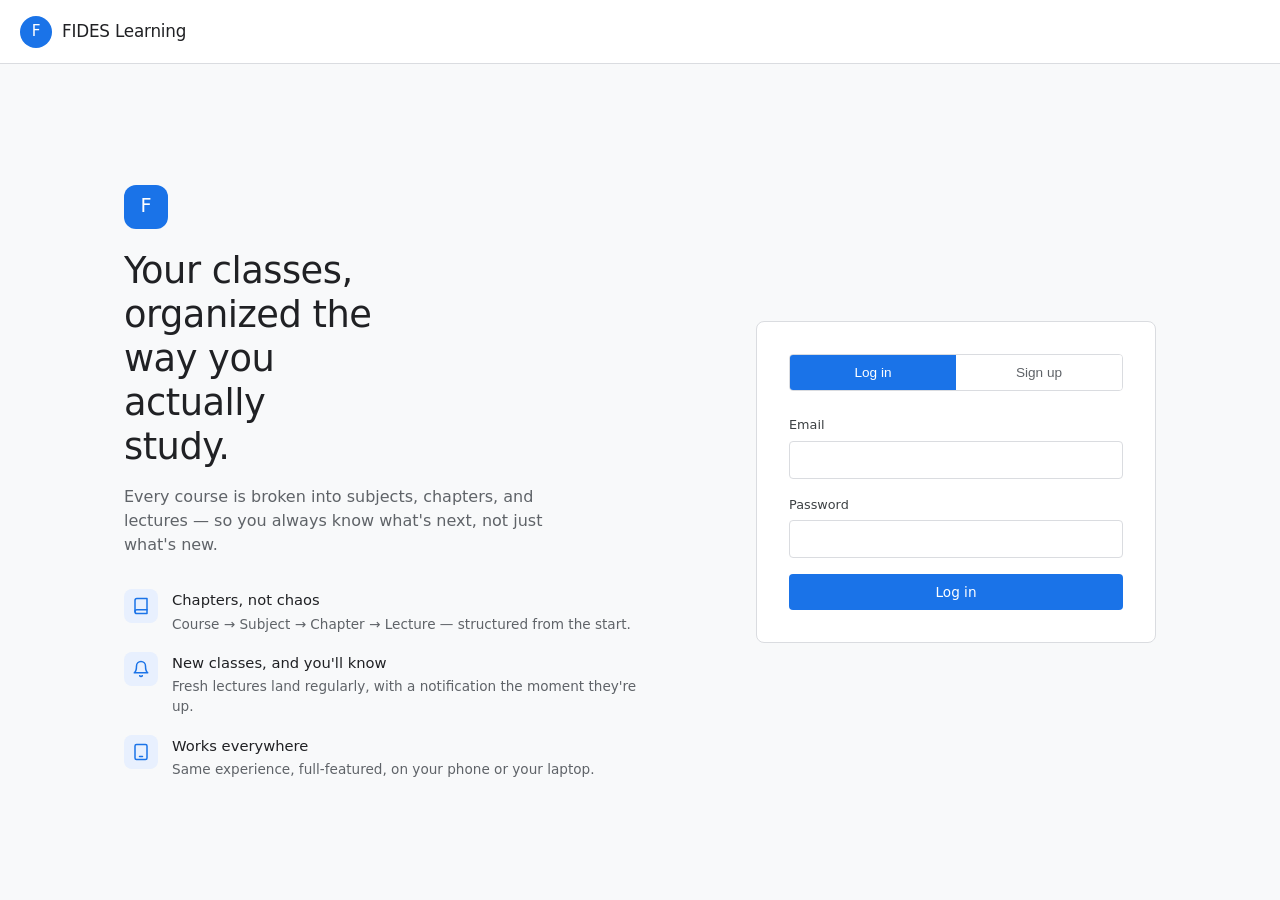
==== index.html @ 744b8e74 "Create index.html" ====
<!doctype html>
<html lang="en">
<head>
<meta charset="UTF-8">
<meta name="viewport" content="width=device-width, initial-scale=1, viewport-fit=cover">
<title>FIDES Learning</title>
<link rel="stylesheet" href="css/common.css">
<style>
  /* Page-specific: landing hero + auth split layout */
  body{padding-top:0}
  .landing-header{
    position:fixed;top:0;left:0;right:0;height:var(--hh);background:var(--surf);
    border-bottom:1px solid var(--border);z-index:1000;display:flex;align-items:center;
    padding:0 20px;
  }
  .landing-wrap{
    padding-top:var(--hh);min-height:100vh;display:grid;
    grid-template-columns:1.1fr 1fr;align-items:center;gap:40px;
    max-width:1080px;margin:0 auto;padding-left:24px;padding-right:24px;
  }
  @media (max-width:860px){
    .landing-wrap{grid-template-columns:1fr;padding-top:calc(var(--hh) + 24px);gap:28px}
  }

  .hero-eyebrow-mark{
    width:44px;height:44px;border-radius:12px;background:var(--blue);color:#fff;
    display:flex;align-items:center;justify-content:center;font-family:var(--gs);
    font-weight:500;font-size:1.2rem;margin-bottom:20px;
  }
  .hero h1{
    font-size:2.3rem;line-height:1.2;letter-spacing:-.5px;max-width:11ch;margin-bottom:16px;
  }
  .hero p{color:var(--t3);font-size:1rem;max-width:42ch;margin-bottom:32px}
  @media (max-width:860px){ .hero h1{font-size:1.7rem;max-width:none} .hero p{max-width:none} }

  .feature-list{display:flex;flex-direction:column;gap:18px}
  .feature{display:flex;gap:14px;align-items:flex-start}
  .feature-icon{
    width:34px;height:34px;border-radius:8px;background:var(--blue-bg);color:var(--blue);
    display:flex;align-items:center;justify-content:center;flex-shrink:0;
  }
  .feature-title{font-family:var(--gs);font-weight:500;color:var(--t1);font-size:.92rem;margin-bottom:2px}
  .feature-desc{color:var(--t3);font-size:.85rem;line-height:1.5}

  .auth-panel{
    background:var(--surf);border:1px solid var(--border);border-radius:var(--rl);
    padding:32px;width:100%;max-width:400px;justify-self:end;
  }
  @media (max-width:860px){ .auth-panel{justify-self:stretch;max-width:none} }

  .auth-tabs{display:flex;border:1px solid var(--border);border-radius:var(--r);
    overflow:hidden;margin-bottom:24px}
  .auth-tab{flex:1;padding:10px;text-align:center;font-size:.85rem;font-weight:500;
    color:var(--t3);cursor:pointer;background:var(--surf);border:none;transition:background var(--tr),color var(--tr)}
  .auth-tab.active{background:var(--blue);color:#fff}
</style>
</head>
<body>

<header class="landing-header">
  <div class="logo-wrap">
    <span class="logo-mark">F</span>
    <span class="logo-text">FIDES Learning</span>
  </div>
</header>

<div class="landing-wrap">
  <div class="hero">
    <div class="hero-eyebrow-mark">F</div>
    <h1>Your classes, organized the way you actually study.</h1>
    <p>Every course is broken into subjects, chapters, and lectures — so you always know what's next, not just what's new.</p>

    <div class="feature-list">
      <div class="feature">
        <div class="feature-icon"><svg width="18" height="18" viewBox="0 0 24 24" fill="none" stroke="currentColor" stroke-width="2" stroke-linecap="round" stroke-linejoin="round"><path d="M4 19.5A2.5 2.5 0 016.5 17H20"/><path d="M6.5 2H20v20H6.5A2.5 2.5 0 014 19.5v-15A2.5 2.5 0 016.5 2z"/></svg></div>
        <div><div class="feature-title">Chapters, not chaos</div><div class="feature-desc">Course → Subject → Chapter → Lecture — structured from the start.</div></div>
      </div>
      <div class="feature">
        <div class="feature-icon"><svg width="18" height="18" viewBox="0 0 24 24" fill="none" stroke="currentColor" stroke-width="2" stroke-linecap="round" stroke-linejoin="round"><path d="M18 8a6 6 0 00-12 0c0 7-3 9-3 9h18s-3-2-3-9"/><path d="M13.73 21a2 2 0 01-3.46 0"/></svg></div>
        <div><div class="feature-title">New classes, and you'll know</div><div class="feature-desc">Fresh lectures land regularly, with a notification the moment they're up.</div></div>
      </div>
      <div class="feature">
        <div class="feature-icon"><svg width="18" height="18" viewBox="0 0 24 24" fill="none" stroke="currentColor" stroke-width="2" stroke-linecap="round" stroke-linejoin="round"><rect x="4" y="2" width="16" height="20" rx="2"/><path d="M10 18h4"/></svg></div>
        <div><div class="feature-title">Works everywhere</div><div class="feature-desc">Same experience, full-featured, on your phone or your laptop.</div></div>
      </div>
    </div>
  </div>

  <div class="auth-panel">
    <div class="auth-tabs">
      <button class="auth-tab active" id="tabLogin">Log in</button>
      <button class="auth-tab" id="tabRegister">Sign up</button>
    </div>
    <div id="authError"></div>

    <form id="loginForm">
      <div class="field"><label>Email</label><input type="email" name="email" required autocomplete="email"></div>
      <div class="field"><label>Password</label><input type="password" name="password" required autocomplete="current-password"></div>
      <button class="btn btn-primary" type="submit" style="width:100%;justify-content:center" id="loginBtn">Log in</button>
    </form>

    <form id="registerForm" class="hidden">
      <div class="field"><label>Name</label><input type="text" name="name" required autocomplete="name"></div>
      <div class="field"><label>Email</label><input type="email" name="email" required autocomplete="email"></div>
      <div class="field"><label>Password</label><input type="password" name="password" required minlength="6" autocomplete="new-password"></div>
      <div class="field"><label>Confirm password</label><input type="password" name="confirm" required minlength="6" autocomplete="new-password"></div>
      <button class="btn btn-primary" type="submit" style="width:100%;justify-content:center" id="registerBtn">Create account</button>
    </form>
  </div>
</div>

<div id="toastRoot" class="toast-container"></div>

<script src="js/common.js"></script>
<script>
document.addEventListener('DOMContentLoaded', boot);

async function boot() {
  const token = getToken();
  if (token) {
    try {
      const { user } = await api('/user/me');
      location.href = user.role === 'admin' ? '/admin.html' : '/dashboard.html';
      return;
    } catch (e) { clearSession(); }
  }
  wireForms();
}

function wireForms() {
  const tabLogin = document.getElementById('tabLogin');
  const tabRegister = document.getElementById('tabRegister');
  const loginForm = document.getElementById('loginForm');
  const registerForm = document.getElementById('registerForm');

  tabLogin.addEventListener('click', () => switchTab(true));
  tabRegister.addEventListener('click', () => switchTab(false));

  function switchTab(isLogin) {
    tabLogin.classList.toggle('active', isLogin);
    tabRegister.classList.toggle('active', !isLogin);
    loginForm.classList.toggle('hidden', !isLogin);
    registerForm.classList.toggle('hidden', isLogin);
    document.getElementById('authError').innerHTML = '';
  }

  loginForm.addEventListener('submit', async (e) => {
    e.preventDefault();
    const f = e.target;
    const btn = document.getElementById('loginBtn');
    btn.disabled = true; btn.textContent = 'Logging in…';
    try {
      const { token, user } = await api('/auth/login', {
        method: 'POST', auth: false,
        body: { email: f.email.value.trim(), password: f.password.value }
      });
      setSession(token, user);
      location.href = user.role === 'admin' ? '/admin.html' : '/dashboard.html';
    } catch (err) {
      showAuthError(err.message);
      btn.disabled = false; btn.textContent = 'Log in';
    }
  });

  registerForm.addEventListener('submit', async (e) => {
    e.preventDefault();
    const f = e.target;
    if (f.password.value !== f.confirm.value) return showAuthError('Passwords do not match.');
    const btn = document.getElementById('registerBtn');
    btn.disabled = true; btn.textContent = 'Creating account…';
    try {
      const { token, user } = await api('/auth/register', {
        method: 'POST', auth: false,
        body: { name: f.name.value.trim(), email: f.email.value.trim(), password: f.password.value }
      });
      setSession(token, user);
      toast('Account created.', 'success');
      location.href = '/dashboard.html';
    } catch (err) {
      showAuthError(err.message);
      btn.disabled = false; btn.textContent = 'Create account';
    }
  });
}

function showAuthError(msg) {
  document.getElementById('authError').innerHTML = `<div class="auth-error">${escapeHtml(msg)}</div>`;
}
</script>
</body>
</html>
---- css/common.css ----
/* ============================================================
   FIDES Learning — common.css
   Shared design tokens + components for every page.
   Theme matches SciVerse Academy (Google Material palette).
   ============================================================ */

:root{
  --blue:#1a73e8;--blue-h:#1557b0;--blue-bg:#e8f0fe;
  --red:#d93025;--red-bg:#fce8e6;
  --green:#1e8e3e;--grn-bg:#e6f4ea;
  --yellow:#f9ab00;--ylw-bg:#fef7e0;
  --bg:#f8f9fa;--surf:#ffffff;--hov:#f1f3f4;--border:#dadce0;
  --t1:#202124;--t2:#3c4043;--t3:#5f6368;--t4:#80868b;
  --gs:'Google Sans','Roboto',system-ui,sans-serif;
  --rb:'Roboto',system-ui,sans-serif;
  --mono:'JetBrains Mono',monospace;
  --hh:64px;--sb:220px;
  --r:4px;--rl:8px;--rr:24px;
  --tr:.2s cubic-bezier(.4,0,.2,1);
}

*{box-sizing:border-box}
html{-webkit-text-size-adjust:100%}
body{
  font-family:var(--rb);background:var(--bg);color:var(--t2);
  -webkit-font-smoothing:antialiased;line-height:1.5;min-height:100vh;
  margin:0;padding-top:var(--hh);
}
h1,h2,h3,h4{font-family:var(--gs);color:var(--t1);margin:0 0 8px;font-weight:500}
p{margin:0 0 12px}
a{color:var(--blue);text-decoration:none}
a:hover{text-decoration:underline}
:focus-visible{outline:2px solid var(--blue);outline-offset:2px}
::placeholder{color:var(--t4)}

/* ─── HEADER ─────────────────────────────────────────────── */
.header{
  position:fixed;top:0;left:0;right:0;height:var(--hh);
  background:var(--surf);border-bottom:1px solid var(--border);
  z-index:1000;display:flex;align-items:center;
  justify-content:space-between;padding:0 20px;
}
.header-left{display:flex;align-items:center;gap:10px;min-width:0}
.logo-wrap{display:flex;align-items:center;gap:10px;text-decoration:none;min-width:0}
.logo-mark{
  width:32px;height:32px;border-radius:50%;flex-shrink:0;
  background:var(--blue);color:#fff;display:flex;align-items:center;
  justify-content:center;font-family:var(--gs);font-weight:500;font-size:.95rem;
}
.logo-text{font-family:var(--gs);font-size:1.05rem;font-weight:500;color:var(--t1);
  letter-spacing:-.2px;white-space:nowrap;overflow:hidden;text-overflow:ellipsis}
.badge-admin{
  font-size:.65rem;font-weight:500;background:var(--red-bg);color:var(--red);
  padding:2px 10px;border-radius:12px;text-transform:uppercase;letter-spacing:.5px;
  flex-shrink:0;
}
.header-right{display:flex;align-items:center;gap:4px;flex-shrink:0}
.header-name{font-size:.85rem;color:var(--t3);margin-right:6px;display:none}
@media (min-width:560px){.header-name{display:inline}}

.icon-btn{
  position:relative;width:40px;height:40px;border:none;background:none;border-radius:50%;
  display:flex;align-items:center;justify-content:center;
  cursor:pointer;color:var(--t3);transition:background var(--tr);flex-shrink:0;
}
.icon-btn:hover{background:var(--hov)}
.icon-btn svg{width:20px;height:20px}

/* ─── NOTIFICATION BELL ──────────────────────────────────── */
.notif-wrap{position:relative}
.notif-badge{
  position:absolute;top:5px;right:5px;background:var(--red);color:#fff;
  font-size:.6rem;font-weight:600;min-width:16px;height:16px;border-radius:8px;
  display:flex;align-items:center;justify-content:center;padding:0 4px;
}
.notif-dropdown{
  position:absolute;right:0;top:48px;width:320px;max-width:88vw;max-height:420px;
  overflow-y:auto;background:var(--surf);border:1px solid var(--border);
  border-radius:var(--rl);box-shadow:0 4px 20px rgba(0,0,0,.14);z-index:1500;
  display:none;
}
.notif-dropdown.open{display:block}
.notif-dropdown-head{padding:14px 16px;border-bottom:1px solid var(--border);
  font-family:var(--gs);font-weight:500;color:var(--t1);font-size:.9rem}
.notif-item{padding:12px 16px;border-bottom:1px solid var(--border)}
.notif-item:last-child{border-bottom:none}
.notif-item-title{font-weight:500;color:var(--t1);font-size:.85rem;margin-bottom:2px}
.notif-item-msg{color:var(--t3);font-size:.8rem;line-height:1.4}
.notif-item-date{color:var(--t4);font-size:.72rem;margin-top:5px}

/* ─── TABS / SIDEBAR NAV ─────────────────────────────────── */
.tabs{
  position:fixed;top:var(--hh);left:0;bottom:0;width:var(--sb);
  background:var(--surf);border-right:1px solid var(--border);
  overflow-y:auto;padding:12px 0;z-index:900;
}
.tab-link{
  display:flex;align-items:center;gap:14px;padding:11px 20px;
  color:var(--t3);text-decoration:none;border:none;background:none;
  width:100%;text-align:left;font-family:var(--rb);font-size:.88rem;
  cursor:pointer;border-radius:0 20px 20px 0;transition:background var(--tr),color var(--tr);
}
.tab-link:hover{background:var(--hov);text-decoration:none}
.tab-link.active{background:var(--blue-bg);color:var(--blue);font-weight:500}
.tab-link svg{width:19px;height:19px;flex-shrink:0}
.tab-badge{
  margin-left:auto;background:var(--red);color:#fff;font-size:.68rem;
  padding:1px 7px;border-radius:10px;font-weight:500;
}

.main{margin-left:var(--sb);padding:28px 28px 60px;min-height:calc(100vh - var(--hh))}

@media (max-width:900px){
  .tabs{
    position:sticky;top:var(--hh);left:0;right:0;bottom:auto;width:100%;height:auto;
    display:flex;flex-direction:row;overflow-x:auto;border-right:none;
    border-bottom:1px solid var(--border);padding:8px 10px;gap:4px;
  }
  .tab-link{border-radius:20px;padding:8px 16px;white-space:nowrap;flex-shrink:0}
  .tab-link.active{background:var(--blue-bg)}
  .main{margin-left:0;padding:18px 14px 60px}
}

/* ─── LAYOUT HELPERS ─────────────────────────────────────── */
.page-head{display:flex;align-items:center;justify-content:space-between;gap:12px;
  flex-wrap:wrap;margin-bottom:20px}
.page-head h2{margin:0}
.page-sub{color:var(--t3);font-size:.85rem;margin-top:2px}
.section{margin-bottom:36px}
.card{background:var(--surf);border:1px solid var(--border);border-radius:var(--rl);padding:20px}
.stat-grid{display:grid;grid-template-columns:repeat(auto-fit,minmax(150px,1fr));gap:14px}
.stat-card{background:var(--surf);border:1px solid var(--border);border-radius:var(--rl);
  padding:18px}
.stat-num{font-family:var(--gs);font-size:1.7rem;font-weight:500;color:var(--t1)}
.stat-label{font-size:.8rem;color:var(--t3);margin-top:2px}

.row{display:flex;gap:10px;flex-wrap:wrap;align-items:center}
.row-between{display:flex;gap:10px;align-items:center;justify-content:space-between;flex-wrap:wrap}
.spacer{flex:1}
.hidden{display:none !important}

/* ─── BUTTONS ────────────────────────────────────────────── */
.btn{
  font-family:var(--rb);font-size:.85rem;font-weight:500;padding:9px 18px;
  border-radius:var(--r);border:1px solid transparent;cursor:pointer;
  display:inline-flex;align-items:center;gap:8px;transition:background var(--tr),
  box-shadow var(--tr),border-color var(--tr);white-space:nowrap;
}
.btn-primary{background:var(--blue);color:#fff}
.btn-primary:hover{background:var(--blue-h)}
.btn-outline{background:var(--surf);color:var(--blue);border-color:var(--border)}
.btn-outline:hover{background:var(--hov)}
.btn-danger{background:var(--surf);color:var(--red);border-color:var(--border)}
.btn-danger:hover{background:var(--red-bg)}
.btn-text{background:none;color:var(--blue);padding:9px 10px}
.btn-text:hover{background:var(--hov)}
.btn-sm{padding:6px 12px;font-size:.78rem}
.btn:disabled{opacity:.5;cursor:not-allowed}

/* ─── FORMS ──────────────────────────────────────────────── */
.field{margin-bottom:16px}
.field label{display:block;font-size:.8rem;font-weight:500;color:var(--t2);margin-bottom:6px}
.field .hint{font-size:.75rem;color:var(--t4);margin-top:4px}
input,select,textarea{
  width:100%;font-family:var(--rb);font-size:.88rem;padding:10px 12px;
  border:1px solid var(--border);border-radius:var(--r);background:var(--surf);
  color:var(--t1);transition:border-color var(--tr);
}
input:focus,select:focus,textarea:focus{border-color:var(--blue);outline:none}
textarea{resize:vertical;min-height:70px}
.form-row{display:grid;grid-template-columns:1fr 1fr;gap:14px}
@media (max-width:600px){.form-row{grid-template-columns:1fr}}
.checkbox-row{display:flex;align-items:center;gap:8px}
.checkbox-row input{width:auto}

/* ─── TABLE (stacks into cards on mobile) ───────────────── */
.table-wrap{overflow-x:auto;border:1px solid var(--border);border-radius:var(--rl)}
.table{width:100%;border-collapse:collapse;background:var(--surf)}
.table th{
  text-align:left;font-size:.72rem;text-transform:uppercase;letter-spacing:.4px;
  color:var(--t3);font-weight:500;padding:12px 16px;border-bottom:1px solid var(--border);
  white-space:nowrap;
}
.table td{padding:12px 16px;border-bottom:1px solid var(--border);font-size:.86rem;vertical-align:middle}
.table tr:last-child td{border-bottom:none}
.table tr:hover td{background:var(--hov)}
.table .actions{display:flex;gap:4px;justify-content:flex-end}

@media (max-width:700px){
  .table thead{display:none}
  .table, .table tbody, .table tr, .table td{display:block;width:100%}
  .table-wrap{border:none}
  .table tr{margin-bottom:12px;border:1px solid var(--border);border-radius:var(--rl);
    padding:6px 14px;background:var(--surf)}
  .table td{border:none;padding:8px 0;display:flex;justify-content:space-between;
    gap:12px;text-align:right}
  .table td::before{content:attr(data-label);font-weight:500;color:var(--t3);text-align:left}
  .table .actions{justify-content:flex-end}
}

.empty{text-align:center;padding:48px 20px;color:var(--t3)}
.empty svg{width:40px;height:40px;color:var(--t4);margin-bottom:10px}

.pill{display:inline-flex;align-items:center;padding:2px 10px;border-radius:12px;
  font-size:.72rem;font-weight:500}
.pill-green{background:var(--grn-bg);color:var(--green)}
.pill-red{background:var(--red-bg);color:var(--red)}
.pill-yellow{background:var(--ylw-bg);color:var(--yellow)}
.pill-blue{background:var(--blue-bg);color:var(--blue)}
.pill-grey{background:var(--hov);color:var(--t3)}

/* ─── MODAL ──────────────────────────────────────────────── */
.modal-overlay{
  position:fixed;inset:0;background:rgba(32,33,36,.5);z-index:2000;
  display:flex;align-items:center;justify-content:center;padding:20px;
  opacity:0;pointer-events:none;transition:opacity var(--tr);
}
.modal-overlay.open{opacity:1;pointer-events:auto}
.modal{
  background:var(--surf);border-radius:var(--rl);max-width:480px;width:100%;
  max-height:88vh;overflow-y:auto;padding:24px;
  transform:translateY(12px);transition:transform var(--tr);
}
.modal-overlay.open .modal{transform:translateY(0)}
.modal h3{margin-bottom:18px}
.modal-actions{display:flex;justify-content:flex-end;gap:10px;margin-top:20px}

/* ─── TOAST ──────────────────────────────────────────────── */
.toast-container{position:fixed;bottom:20px;left:50%;transform:translateX(-50%);
  z-index:3000;display:flex;flex-direction:column;gap:8px;align-items:center;
  width:100%;padding:0 16px;pointer-events:none}
.toast{
  background:#323232;color:#fff;padding:12px 20px;border-radius:var(--r);
  font-size:.85rem;box-shadow:0 2px 8px rgba(0,0,0,.2);opacity:0;
  transform:translateY(10px);transition:opacity var(--tr),transform var(--tr);
  max-width:420px;
}
.toast.show{opacity:1;transform:translateY(0)}
.toast.error{background:var(--red)}
.toast.success{background:var(--green)}

/* ─── AUTH SCREEN ────────────────────────────────────────── */
.auth-wrap{
  min-height:100vh;display:flex;align-items:center;justify-content:center;
  padding:24px;margin-top:calc(-1 * var(--hh));
}
.auth-card{background:var(--surf);border:1px solid var(--border);border-radius:var(--rl);
  padding:36px 32px;max-width:380px;width:100%}
.auth-logo{display:flex;align-items:center;gap:10px;justify-content:center;margin-bottom:6px}
.auth-title{text-align:center;margin-bottom:4px}
.auth-sub{text-align:center;color:var(--t3);font-size:.85rem;margin-bottom:24px}
.auth-error{background:var(--red-bg);color:var(--red);font-size:.82rem;padding:10px 12px;
  border-radius:var(--r);margin-bottom:16px}

/* ─── LOADING ────────────────────────────────────────────── */
.spinner{width:20px;height:20px;border:2px solid var(--border);border-top-color:var(--blue);
  border-radius:50%;animation:spin .7s linear infinite}
@keyframes spin{to{transform:rotate(360deg)}}
.loading-row{display:flex;align-items:center;justify-content:center;padding:40px;color:var(--t3);gap:10px}
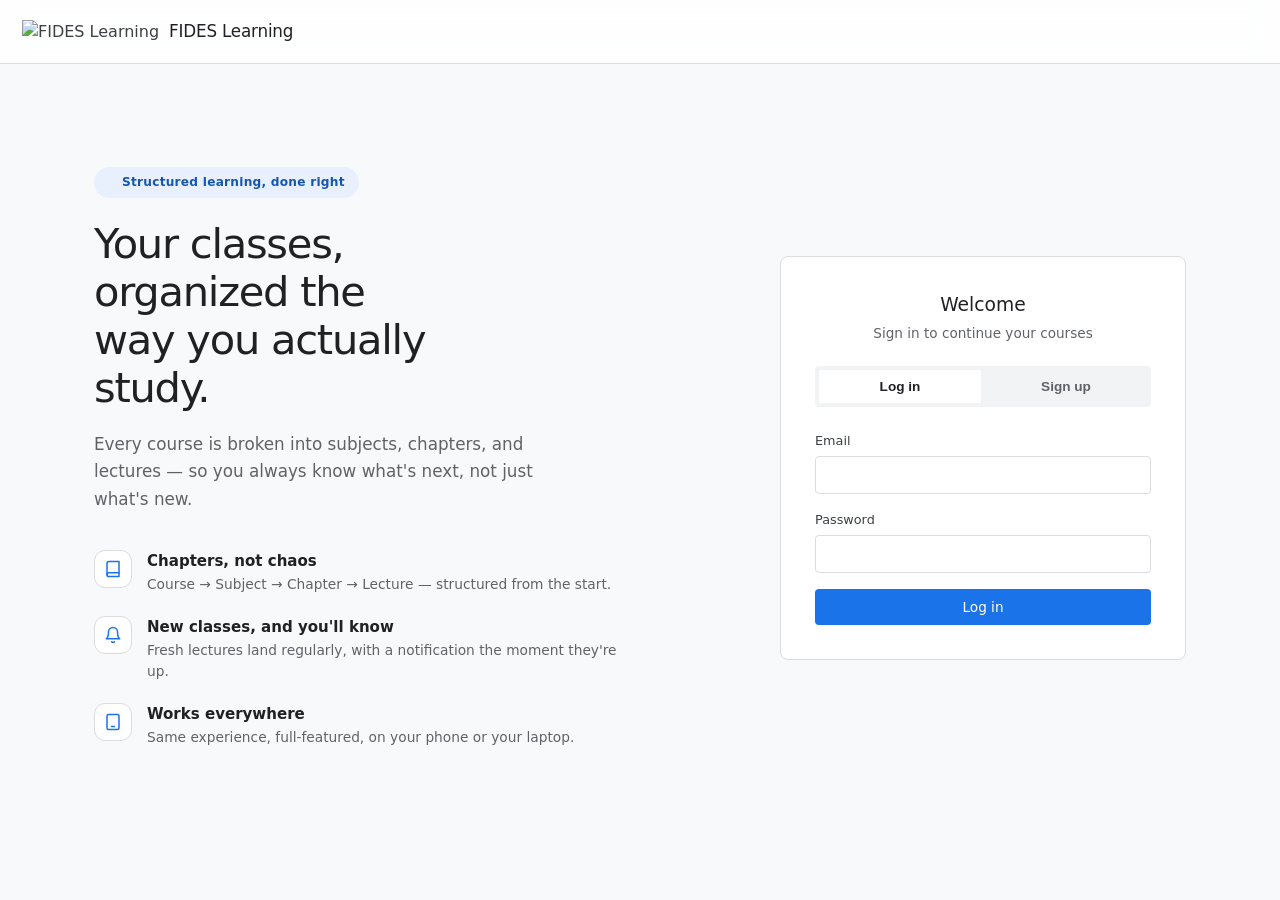
==== commit 164f0594: "Update index.html" ====
--- a/index.html
+++ b/index.html
@@ -9,64 +9,74 @@
   /* Page-specific: landing hero + auth split layout */
   body{padding-top:0}
   .landing-header{
-    position:fixed;top:0;left:0;right:0;height:var(--hh);background:var(--surf);
+    position:fixed;top:0;left:0;right:0;height:var(--hh);
+    background:rgba(255,255,255,.86);backdrop-filter:saturate(180%) blur(14px);
+    -webkit-backdrop-filter:saturate(180%) blur(14px);
     border-bottom:1px solid var(--border);z-index:1000;display:flex;align-items:center;
-    padding:0 20px;
-  }
+    justify-content:space-between;padding:0 22px;
+  }
+  .landing-header-cta{display:flex;align-items:center;gap:10px}
   .landing-wrap{
-    padding-top:var(--hh);min-height:100vh;display:grid;
-    grid-template-columns:1.1fr 1fr;align-items:center;gap:40px;
-    max-width:1080px;margin:0 auto;padding-left:24px;padding-right:24px;
+    padding-top:calc(var(--hh) + 32px);min-height:calc(100vh - 40px);display:grid;
+    grid-template-columns:1.1fr 1fr;align-items:center;gap:52px;
+    max-width:1140px;margin:0 auto;padding-left:24px;padding-right:24px;padding-bottom:40px;
   }
   @media (max-width:860px){
-    .landing-wrap{grid-template-columns:1fr;padding-top:calc(var(--hh) + 24px);gap:28px}
-  }
-
-  .hero-eyebrow-mark{
-    width:44px;height:44px;border-radius:12px;background:var(--blue);color:#fff;
-    display:flex;align-items:center;justify-content:center;font-family:var(--gs);
-    font-weight:500;font-size:1.2rem;margin-bottom:20px;
-  }
+    .landing-wrap{grid-template-columns:1fr;padding-top:calc(var(--hh) + 24px);gap:32px}
+  }
+
+  .hero-eyebrow{
+    display:inline-flex;align-items:center;gap:8px;padding:6px 14px;border-radius:var(--rr);
+    background:var(--blue-bg);color:var(--blue-h);font-size:.76rem;font-weight:700;
+    letter-spacing:.02em;margin-bottom:22px;
+  }
+  .hero-eyebrow span.dot{width:6px;height:6px;border-radius:50%;background:var(--violet)}
   .hero h1{
-    font-size:2.3rem;line-height:1.2;letter-spacing:-.5px;max-width:11ch;margin-bottom:16px;
-  }
-  .hero p{color:var(--t3);font-size:1rem;max-width:42ch;margin-bottom:32px}
-  @media (max-width:860px){ .hero h1{font-size:1.7rem;max-width:none} .hero p{max-width:none} }
-
-  .feature-list{display:flex;flex-direction:column;gap:18px}
-  .feature{display:flex;gap:14px;align-items:flex-start}
+    font-size:2.6rem;line-height:1.16;letter-spacing:-.03em;max-width:13ch;margin-bottom:18px;
+  }
+  .hero p{color:var(--t3);font-size:1.05rem;max-width:44ch;margin-bottom:36px;line-height:1.65}
+  @media (max-width:860px){ .hero h1{font-size:1.9rem;max-width:none} .hero p{max-width:none;font-size:1rem} }
+
+  .feature-list{display:flex;flex-direction:column;gap:20px}
+  .feature{display:flex;gap:15px;align-items:flex-start}
   .feature-icon{
-    width:34px;height:34px;border-radius:8px;background:var(--blue-bg);color:var(--blue);
+    width:38px;height:38px;border-radius:11px;background:var(--surf);color:var(--blue);
     display:flex;align-items:center;justify-content:center;flex-shrink:0;
-  }
-  .feature-title{font-family:var(--gs);font-weight:500;color:var(--t1);font-size:.92rem;margin-bottom:2px}
-  .feature-desc{color:var(--t3);font-size:.85rem;line-height:1.5}
+    border:1px solid var(--border);box-shadow:var(--shadow-xs);
+  }
+  .feature-title{font-family:var(--gs);font-weight:600;color:var(--t1);font-size:.94rem;margin-bottom:2px}
+  .feature-desc{color:var(--t3);font-size:.86rem;line-height:1.55}
 
   .auth-panel{
     background:var(--surf);border:1px solid var(--border);border-radius:var(--rl);
-    padding:32px;width:100%;max-width:400px;justify-self:end;
+    padding:34px;width:100%;max-width:406px;justify-self:end;box-shadow:var(--shadow-lg);
   }
   @media (max-width:860px){ .auth-panel{justify-self:stretch;max-width:none} }
 
-  .auth-tabs{display:flex;border:1px solid var(--border);border-radius:var(--r);
-    overflow:hidden;margin-bottom:24px}
-  .auth-tab{flex:1;padding:10px;text-align:center;font-size:.85rem;font-weight:500;
-    color:var(--t3);cursor:pointer;background:var(--surf);border:none;transition:background var(--tr),color var(--tr)}
-  .auth-tab.active{background:var(--blue);color:#fff}
+  .auth-panel-head{text-align:center;margin-bottom:22px}
+  .auth-panel-head h3{margin-bottom:4px}
+  .auth-panel-head p{color:var(--t3);font-size:.85rem;margin:0}
+
+  .auth-tabs{display:flex;background:var(--hov);border-radius:var(--r);
+    overflow:hidden;margin-bottom:24px;padding:4px;gap:4px}
+  .auth-tab{flex:1;padding:9px;text-align:center;font-size:.85rem;font-weight:600;
+    color:var(--t3);cursor:pointer;background:transparent;border:none;border-radius:calc(var(--r) - 3px);
+    transition:background var(--tr),color var(--tr)}
+  .auth-tab.active{background:var(--surf);color:var(--t1);box-shadow:var(--shadow-xs)}
 </style>
 </head>
 <body>
 
 <header class="landing-header">
   <div class="logo-wrap">
-    <span class="logo-mark">F</span>
+    <img src="images/fl.png" alt="FIDES Learning" class="logo-img">
     <span class="logo-text">FIDES Learning</span>
   </div>
 </header>
 
 <div class="landing-wrap">
   <div class="hero">
-    <div class="hero-eyebrow-mark">F</div>
+    <div class="hero-eyebrow"><span class="dot"></span>Structured learning, done right</div>
     <h1>Your classes, organized the way you actually study.</h1>
     <p>Every course is broken into subjects, chapters, and lectures — so you always know what's next, not just what's new.</p>
 
@@ -87,6 +97,10 @@
   </div>
 
   <div class="auth-panel">
+    <div class="auth-panel-head">
+      <h3>Welcome</h3>
+      <p>Sign in to continue your courses</p>
+    </div>
     <div class="auth-tabs">
       <button class="auth-tab active" id="tabLogin">Log in</button>
       <button class="auth-tab" id="tabRegister">Sign up</button>
@@ -108,6 +122,8 @@
     </form>
   </div>
 </div>
+
+<footer id="siteFooter" class="site-footer"></footer>
 
 <div id="toastRoot" class="toast-container"></div>
 
